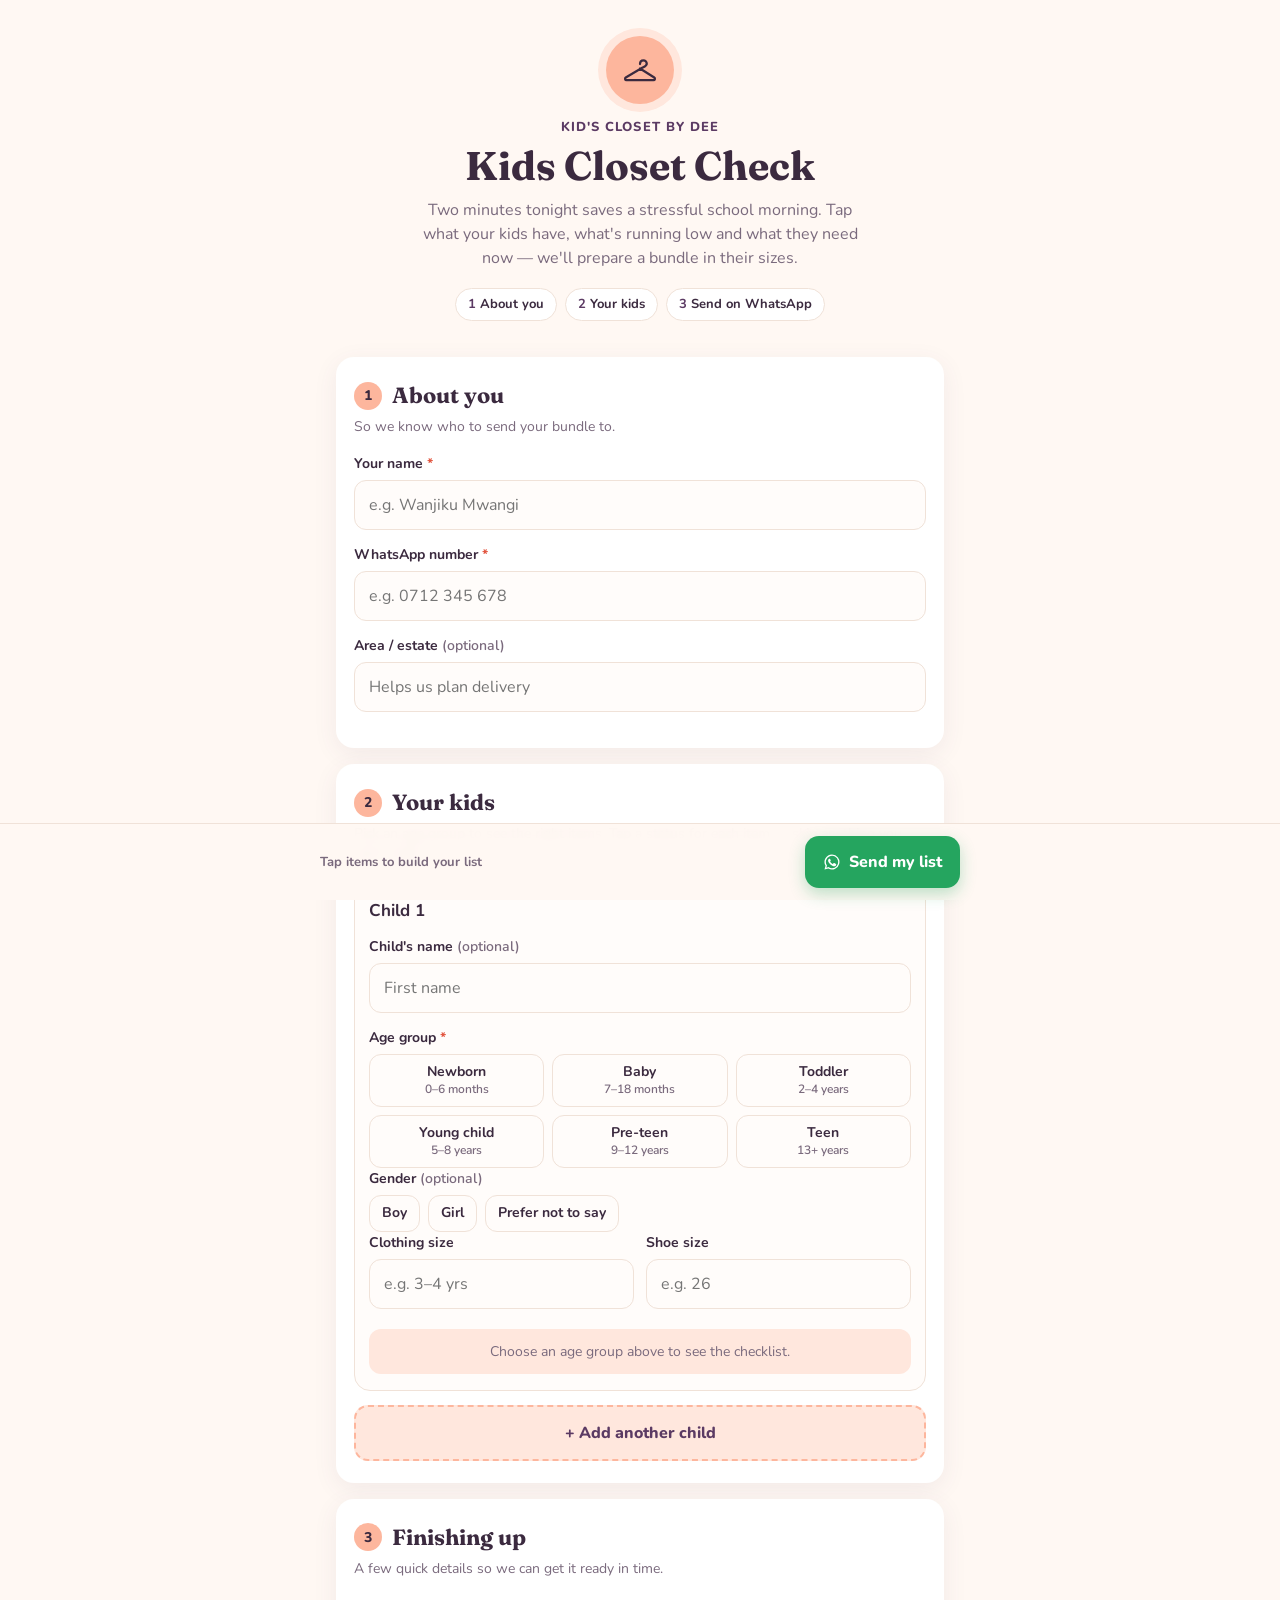
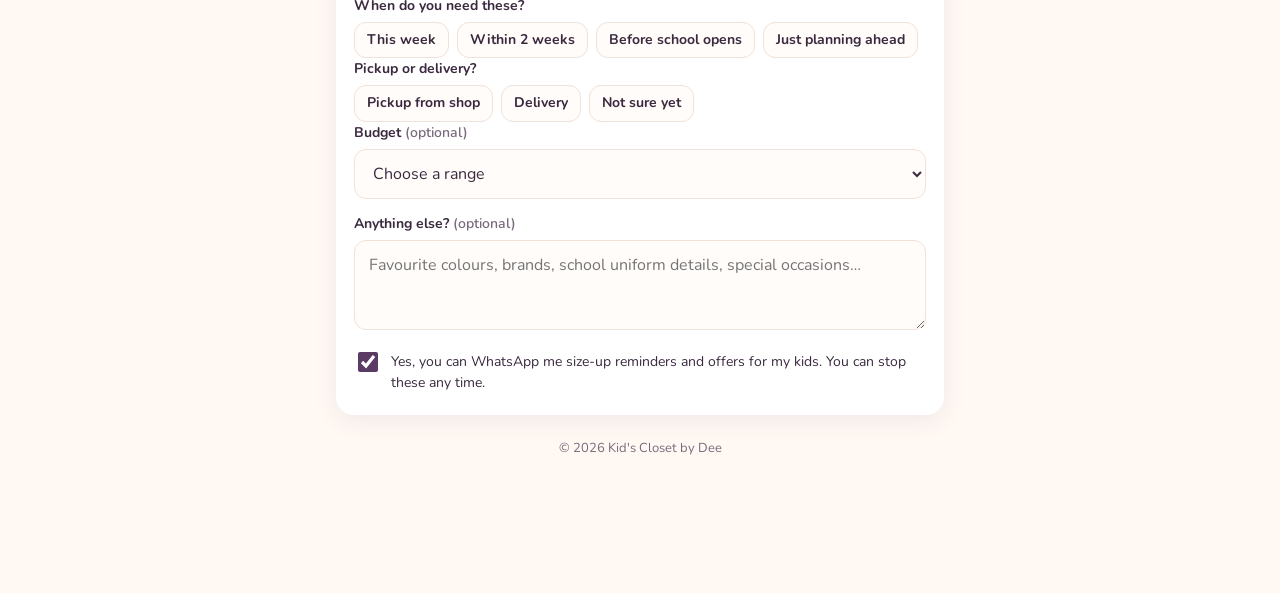
==== index.html @ 8575b8c1 "Add Kids Closet Check page Co-Authored-By: Claude Opus 5.5 <noreply@anthropic.com> Claude-Session: h" ====
<!doctype html>
<html lang="en">
<head>
<meta charset="utf-8">
<meta name="viewport" content="width=device-width, initial-scale=1">
<title>Kids Closet Check</title>
<meta name="description" content="Take 2 minutes to check what your kids have, what's running low and what they need now. We'll prepare a bundle in their sizes.">
<link rel="preconnect" href="https://fonts.googleapis.com">
<link rel="preconnect" href="https://fonts.gstatic.com" crossorigin>
<link href="https://fonts.googleapis.com/css2?family=Fraunces:opsz,wght@9..144,600;9..144,700&family=Nunito:wght@400;600;700;800&display=swap" rel="stylesheet">
<style>
  :root{
    --bg:#FFF8F3;
    --card:#FFFFFF;
    --ink:#3B2A3F;
    --muted:#7A6A7D;
    --line:#F0E2D8;
    --peach:#FDB69D;
    --peach-soft:#FFE7DD;
    --plum:#5B3A63;
    --enough:#2F9E6E;
    --enough-soft:#E3F5EC;
    --low:#D9901E;
    --low-soft:#FFF1D9;
    --urgent:#E2553F;
    --urgent-soft:#FDE5E1;
    --radius:18px;
    --shadow:0 6px 24px rgba(91,58,99,.08);
  }
  *{box-sizing:border-box}
  html{-webkit-text-size-adjust:100%}
  body{
    margin:0;background:var(--bg);color:var(--ink);
    font-family:"Nunito",system-ui,-apple-system,"Segoe UI",sans-serif;
    font-size:16px;line-height:1.5;
    padding-bottom:110px;
  }
  .wrap{max-width:640px;margin:0 auto;padding:0 16px}

  /* Setup banner (only shows until the shop owner edits CONFIG) */
  .setup{background:#3B2A3F;color:#fff;font-size:14px;padding:10px 16px;text-align:center}
  .setup code{background:rgba(255,255,255,.15);padding:1px 6px;border-radius:6px}

  /* Hero */
  .hero{padding:36px 0 20px;text-align:center}
  .badge{
    width:68px;height:68px;margin:0 auto 14px;border-radius:50%;
    background:var(--peach);display:grid;place-items:center;
    box-shadow:0 0 0 8px var(--peach-soft);
  }
  .shop{font-weight:800;letter-spacing:.08em;text-transform:uppercase;font-size:13px;color:var(--plum);margin:0 0 6px}
  h1{font-family:"Fraunces",Georgia,serif;font-size:clamp(30px,8vw,40px);line-height:1.1;margin:0 0 10px}
  .lede{color:var(--muted);margin:0 auto;max-width:460px}
  .how{display:flex;gap:8px;justify-content:center;flex-wrap:wrap;margin:18px 0 0;padding:0;list-style:none}
  .how li{background:var(--card);border:1px solid var(--line);border-radius:999px;padding:6px 12px;font-size:13px;font-weight:700}
  .how span{color:var(--plum);margin-right:4px}

  /* Sections */
  section.block{background:var(--card);border-radius:var(--radius);box-shadow:var(--shadow);padding:22px 18px;margin:16px 0}
  .block h2{font-family:"Fraunces",Georgia,serif;font-size:22px;margin:0 0 4px;display:flex;align-items:center;gap:10px}
  .num{width:28px;height:28px;border-radius:50%;background:var(--peach);color:var(--ink);font-family:"Nunito",sans-serif;font-size:14px;font-weight:800;display:inline-grid;place-items:center;flex:none}
  .hint{color:var(--muted);font-size:14px;margin:0 0 16px}

  label.field{display:block;margin:0 0 14px}
  .field > span{display:block;font-weight:700;font-size:14px;margin-bottom:6px}
  .req{color:var(--urgent)}
  .opt{color:var(--muted);font-weight:600}
  input[type=text],input[type=tel],select,textarea{
    width:100%;font:inherit;color:inherit;background:#FFFCFA;
    border:1.5px solid var(--line);border-radius:12px;padding:12px 14px;outline:none;
    transition:border-color .15s, box-shadow .15s;
  }
  textarea{min-height:90px;resize:vertical}
  input:focus,select:focus,textarea:focus{border-color:var(--peach);box-shadow:0 0 0 4px var(--peach-soft)}
  .row2{display:grid;grid-template-columns:1fr 1fr;gap:12px}
  .row2 label.field{margin-bottom:14px}

  .err{color:var(--urgent);font-size:13px;font-weight:700;margin-top:6px;display:none}
  .invalid .err{display:block}
  .invalid input{border-color:var(--urgent)}

  /* Chips */
  .chips{display:flex;flex-wrap:wrap;gap:8px}
  .chip{
    font:inherit;font-size:14px;font-weight:700;color:var(--ink);cursor:pointer;
    background:#FFFCFA;border:1.5px solid var(--line);border-radius:12px;padding:9px 12px;
    text-align:left;line-height:1.2;transition:all .15s;
  }
  .chip small{display:block;font-weight:600;color:var(--muted);font-size:12px;margin-top:2px}
  .chip[aria-pressed=true]{background:var(--plum);border-color:var(--plum);color:#fff}
  .chip[aria-pressed=true] small{color:#E9D9EC}
  .ages{display:grid;grid-template-columns:repeat(3,1fr);gap:8px}
  .ages .chip{text-align:center}

  /* Child card */
  .child{border:1.5px solid var(--line);border-radius:16px;padding:16px 14px;margin:0 0 14px;background:#FFFCFA}
  .child-head{display:flex;justify-content:space-between;align-items:center;margin-bottom:12px}
  .child-head h3{margin:0;font-size:17px}
  .link-btn{font:inherit;font-size:13px;font-weight:700;color:var(--muted);background:none;border:0;cursor:pointer;padding:6px;text-decoration:underline}
  .add-child{
    width:100%;font:inherit;font-weight:800;color:var(--plum);cursor:pointer;
    background:var(--peach-soft);border:2px dashed var(--peach);border-radius:14px;padding:14px;
  }

  /* Items */
  .items{margin-top:6px}
  .legend{display:flex;gap:12px;flex-wrap:wrap;font-size:12px;font-weight:700;color:var(--muted);margin:4px 0 10px}
  .dot{display:inline-block;width:10px;height:10px;border-radius:50%;margin-right:4px;vertical-align:-1px}
  .group-title{font-size:12px;font-weight:800;letter-spacing:.08em;text-transform:uppercase;color:var(--plum);margin:16px 0 6px}
  .item{display:flex;align-items:center;justify-content:space-between;gap:10px;padding:8px 0;border-top:1px solid var(--line)}
  .item:first-of-type{border-top:0}
  .item-name{font-weight:700;font-size:15px;min-width:0}
  .seg{display:flex;gap:4px;flex:none}
  .seg button{
    font:inherit;font-size:12px;font-weight:800;cursor:pointer;
    border:1.5px solid var(--line);background:#fff;color:var(--muted);
    border-radius:10px;padding:7px 8px;min-width:54px;transition:all .12s;
  }
  .seg button[data-s=enough][aria-pressed=true]{background:var(--enough);border-color:var(--enough);color:#fff}
  .seg button[data-s=low][aria-pressed=true]{background:var(--low);border-color:var(--low);color:#fff}
  .seg button[data-s=urgent][aria-pressed=true]{background:var(--urgent);border-color:var(--urgent);color:#fff}
  .pick-age{color:var(--muted);font-size:14px;background:var(--peach-soft);border-radius:12px;padding:12px;text-align:center;margin-top:4px}

  .check{display:flex;gap:10px;align-items:flex-start;font-size:14px;cursor:pointer}
  .check input{width:20px;height:20px;accent-color:var(--plum);flex:none;margin-top:1px}

  /* Sticky submit */
  .bar{
    position:fixed;left:0;right:0;bottom:0;z-index:5;
    background:rgba(255,248,243,.94);backdrop-filter:blur(8px);-webkit-backdrop-filter:blur(8px);
    border-top:1px solid var(--line);padding:12px 16px calc(12px + env(safe-area-inset-bottom));
  }
  .bar .wrap{display:flex;align-items:center;gap:12px;padding:0}
  .tally{font-size:13px;font-weight:700;color:var(--muted);flex:1;min-width:0;line-height:1.3}
  .tally b{color:var(--ink)}
  .send{
    font:inherit;font-weight:800;font-size:16px;color:#fff;cursor:pointer;
    background:#25A55F;border:0;border-radius:14px;padding:14px 18px;
    display:inline-flex;align-items:center;gap:8px;white-space:nowrap;
    box-shadow:0 6px 16px rgba(37,165,95,.3);text-decoration:none;
  }
  .send:active{transform:translateY(1px)}

  /* Done screen */
  .done{display:none;text-align:center;padding:48px 0}
  .done h2{font-family:"Fraunces",Georgia,serif;font-size:30px;margin:14px 0 8px}
  .done p{color:var(--muted);max-width:420px;margin:0 auto 18px}
  .done .actions{display:flex;flex-direction:column;gap:10px;align-items:center}
  .ghost{font:inherit;font-weight:700;color:var(--plum);background:var(--card);border:1.5px solid var(--line);border-radius:12px;padding:11px 16px;cursor:pointer}
  body.is-done .form-area,body.is-done .bar{display:none}
  body.is-done .done{display:block}

  footer{text-align:center;color:var(--muted);font-size:13px;padding:8px 0 24px}

  @media (max-width:420px){
    .ages{grid-template-columns:repeat(2,1fr)}
    .seg button{min-width:0;padding:7px 7px}
    .item-name{font-size:14px}
  }
</style>
</head>
<body>

<div class="setup" id="setupBanner" hidden>
  Shop owner: set your shop name and WhatsApp number in the <code>CONFIG</code> section of this file.
</div>

<div class="wrap">
  <header class="hero">
    <div class="badge" aria-hidden="true">
      <!-- hanger icon -->
      <svg width="36" height="36" viewBox="0 0 48 48" fill="none" stroke="#3B2A3F" stroke-width="3" stroke-linecap="round" stroke-linejoin="round">
        <path d="M24 16c0-3 2-5 4.5-5S33 13 33 15.5c0 2.8-3 3.8-6 5.5L5 34c-1.6 1-1 3.5 1 3.5h36c2 0 2.6-2.5 1-3.5L24 22"/>
      </svg>
    </div>
    <p class="shop" id="shopName">Kid's Closet by Dee</p>
    <h1>Kids Closet Check</h1>
    <p class="lede">Two minutes tonight saves a stressful school morning. Tap what your kids have, what's running low and what they need now — we'll prepare a bundle in their sizes.</p>
    <ul class="how">
      <li><span>1</span>About you</li>
      <li><span>2</span>Your kids</li>
      <li><span>3</span>Send on WhatsApp</li>
    </ul>
  </header>

  <main class="form-area">
    <!-- 1. Parent -->
    <section class="block">
      <h2><span class="num">1</span>About you</h2>
      <p class="hint">So we know who to send your bundle to.</p>
      <label class="field" id="f-name">
        <span>Your name <span class="req">*</span></span>
        <input type="text" id="parentName" autocomplete="name" placeholder="e.g. Wanjiku Mwangi">
        <div class="err">Please add your name.</div>
      </label>
      <label class="field" id="f-phone">
        <span>WhatsApp number <span class="req">*</span></span>
        <input type="tel" id="parentPhone" autocomplete="tel" inputmode="tel" placeholder="e.g. 0712 345 678">
        <div class="err">Please add a WhatsApp number we can reach you on.</div>
      </label>
      <label class="field">
        <span>Area / estate <span class="opt">(optional)</span></span>
        <input type="text" id="parentArea" placeholder="Helps us plan delivery">
      </label>
    </section>

    <!-- 2. Kids -->
    <section class="block">
      <h2><span class="num">2</span>Your kids</h2>
      <p class="hint">Pick an age group to see the right items. Tap a status for each item — skip anything you don't need.</p>
      <div id="children"></div>
      <button type="button" class="add-child" id="addChild">+ Add another child</button>
    </section>

    <!-- 3. Finishing -->
    <section class="block">
      <h2><span class="num">3</span>Finishing up</h2>
      <p class="hint">A few quick details so we can get it ready in time.</p>
      <div class="field">
        <span>When do you need these?</span>
        <div class="chips" data-single="neededBy">
          <button type="button" class="chip" aria-pressed="false" data-v="This week">This week</button>
          <button type="button" class="chip" aria-pressed="false" data-v="Within 2 weeks">Within 2 weeks</button>
          <button type="button" class="chip" aria-pressed="false" data-v="Before school opens">Before school opens</button>
          <button type="button" class="chip" aria-pressed="false" data-v="Just planning ahead">Just planning ahead</button>
        </div>
      </div>
      <div class="field">
        <span>Pickup or delivery?</span>
        <div class="chips" data-single="delivery">
          <button type="button" class="chip" aria-pressed="false" data-v="Pickup from shop">Pickup from shop</button>
          <button type="button" class="chip" aria-pressed="false" data-v="Delivery">Delivery</button>
          <button type="button" class="chip" aria-pressed="false" data-v="Not sure yet">Not sure yet</button>
        </div>
      </div>
      <label class="field">
        <span>Budget <span class="opt">(optional)</span></span>
        <select id="budget"></select>
      </label>
      <label class="field">
        <span>Anything else? <span class="opt">(optional)</span></span>
        <textarea id="notes" placeholder="Favourite colours, brands, school uniform details, special occasions…"></textarea>
      </label>
      <label class="check">
        <input type="checkbox" id="consent" checked>
        <span>Yes, you can WhatsApp me size-up reminders and offers for my kids. You can stop these any time.</span>
      </label>
    </section>
  </main>

  <!-- Done -->
  <div class="done" id="done">
    <div class="badge" aria-hidden="true">
      <svg width="34" height="34" viewBox="0 0 24 24" fill="none" stroke="#3B2A3F" stroke-width="2.6" stroke-linecap="round" stroke-linejoin="round"><path d="M5 12.5l4.5 4.5L19 7.5"/></svg>
    </div>
    <h2>Almost done!</h2>
    <p>WhatsApp should open with your list ready. Just tap <b>Send</b> and we'll get back to you with a bundle in your kids' sizes.</p>
    <div class="actions">
      <a class="send" id="openWa" href="#" target="_blank" rel="noopener">Open WhatsApp</a>
      <button type="button" class="ghost" id="copyMsg">Copy my list instead</button>
      <button type="button" class="link-btn" id="backEdit">Go back and edit</button>
    </div>
  </div>

  <footer id="footer"></footer>
</div>

<div class="bar">
  <div class="wrap">
    <div class="tally" id="tally">Tap items to build your list</div>
    <button type="button" class="send" id="sendBtn">
      <svg width="18" height="18" viewBox="0 0 24 24" fill="currentColor" aria-hidden="true"><path d="M12 2a10 10 0 0 0-8.6 15.1L2 22l5-1.3A10 10 0 1 0 12 2zm0 18.2a8.2 8.2 0 0 1-4.2-1.2l-.3-.2-3 .8.8-2.9-.2-.3A8.2 8.2 0 1 1 12 20.2zm4.5-6.1c-.2-.1-1.5-.7-1.7-.8s-.4-.1-.6.1-.7.8-.8 1-.3.2-.5.1a6.7 6.7 0 0 1-3.3-2.9c-.2-.4.2-.4.7-1.3.1-.2 0-.3 0-.4l-.8-1.8c-.2-.5-.4-.4-.6-.4h-.5a1 1 0 0 0-.7.3 3 3 0 0 0-.9 2.2 5.2 5.2 0 0 0 1.1 2.7 11.8 11.8 0 0 0 4.5 4c1.7.7 2.3.8 3.2.6a2.7 2.7 0 0 0 1.8-1.3 2.2 2.2 0 0 0 .2-1.3c-.1-.1-.3-.2-.5-.3z"/></svg>
      Send my list
    </button>
  </div>
</div>

<script>
/* =====================================================================
   CONFIG — EDIT THESE BEFORE PUBLISHING
   whatsappNumber: your shop's WhatsApp number in international format,
   digits only, no "+" or spaces. Example: 254712345678
   ===================================================================== */
const CONFIG = {
  shopName: "Kid's Closet by Dee",
  whatsappNumber: "254723024193",
  currency: "KES",
  budgets: ["Under 2,000", "2,000 – 5,000", "5,000 – 10,000", "Above 10,000"]
};

/* ---------- Age groups and the items each one sees ---------- */
const AGE_GROUPS = [
  { id: "newborn", label: "Newborn",     sub: "0–6 months",  set: "baby" },
  { id: "baby",    label: "Baby",        sub: "7–18 months", set: "baby" },
  { id: "toddler", label: "Toddler",     sub: "2–4 years",   set: "kid"  },
  { id: "young",   label: "Young child", sub: "5–8 years",   set: "kid"  },
  { id: "preteen", label: "Pre-teen",    sub: "9–12 years",  set: "teen" },
  { id: "teen",    label: "Teen",        sub: "13+ years",   set: "teen" }
];

const ITEM_SETS = {
  baby: [
    { group: "Everyday",        items: ["Onesies / bodysuits", "Rompers", "Play suits", "Leggings", "Dresses"] },
    { group: "Keeping warm",    items: ["Sweaters", "Jackets", "Shawls", "Hats", "Mittens"] },
    { group: "Sleep & basics",  items: ["Sleepsuits / pyjamas", "Vests", "Socks & booties"] },
    { group: "Shoes",           items: ["Soft baby shoes"] }
  ],
  kid: [
    { group: "Everyday",        items: ["T-shirts", "Shirts", "Shorts", "Trousers", "Jeans", "Leggings & bikers", "Dresses", "Skirts", "Dungarees", "Matching sets"] },
    { group: "Warm & rainy days", items: ["Sweaters & sweatshirts", "Jackets", "Raincoat", "Hats"] },
    { group: "Sleep & basics",  items: ["Pyjamas", "Underwear", "Vests", "Socks"] },
    { group: "Shoes",           items: ["School shoes", "Sneakers", "Sandals", "Gumboots"] },
    { group: "School",          items: ["School uniform"] }
  ],
  teen: [
    { group: "Everyday",        items: ["T-shirts & tops", "Shirts & blouses", "Jeans", "Khakis / chinos", "Trousers", "Sweatpants", "Shorts", "Dresses", "Skirts", "Leggings & bikers"] },
    { group: "Dressing up",     items: ["Suits / formal wear"] },
    { group: "Warm & rainy days", items: ["Sweaters & sweatshirts", "Jackets & denim jackets", "Half coats", "Raincoat"] },
    { group: "Sleep & basics",  items: ["Pyjamas", "Underwear", "Socks"] },
    { group: "Shoes",           items: ["School shoes", "Sneakers", "Sandals", "Gumboots"] },
    { group: "School",          items: ["School uniform"] }
  ]
};

const STATUSES = [
  { id: "enough", label: "Enough",   long: "Have enough",  icon: "🟢" },
  { id: "low",    label: "Low",      long: "Running low",  icon: "🟡" },
  { id: "urgent", label: "Need now", long: "Need now",     icon: "🔴" }
];
const GENDERS = ["Boy", "Girl", "Prefer not to say"];

/* ---------- State ---------- */
let uid = 0;
const children = [];
const single = { neededBy: "", delivery: "" };

function newChild() {
  return { id: ++uid, name: "", age: "", gender: "", size: "", shoe: "", marks: {} };
}

/* ---------- Helpers ---------- */
const $ = (sel, root = document) => root.querySelector(sel);
function el(tag, attrs = {}, ...kids) {
  const n = document.createElement(tag);
  for (const [k, v] of Object.entries(attrs)) {
    if (k === "class") n.className = v;
    else if (k === "text") n.textContent = v;
    else if (k.startsWith("on")) n.addEventListener(k.slice(2), v);
    else n.setAttribute(k, v);
  }
  kids.flat().forEach(c => c != null && n.append(c));
  return n;
}
const ageById = id => AGE_GROUPS.find(a => a.id === id);
function itemsFor(ageId) {
  const a = ageById(ageId);
  return a ? ITEM_SETS[a.set] : [];
}

/* ---------- Rendering children ---------- */
function renderChildren() {
  const box = $("#children");
  box.innerHTML = "";
  children.forEach((c, i) => box.append(renderChild(c, i)));
  updateTally();
}

function renderChild(c, i) {
  const card = el("div", { class: "child", "data-id": c.id });

  const head = el("div", { class: "child-head" },
    el("h3", { text: "Child " + (i + 1) + (c.name ? " · " + c.name : "") })
  );
  if (children.length > 1) {
    head.append(el("button", {
      type: "button", class: "link-btn", text: "Remove",
      onclick: () => { children.splice(children.indexOf(c), 1); renderChildren(); }
    }));
  }
  card.append(head);

  // Name + gender
  const nameInput = el("input", { type: "text", placeholder: "First name", value: c.name });
  nameInput.addEventListener("input", e => {
    c.name = e.target.value.trim();
    head.querySelector("h3").textContent = "Child " + (i + 1) + (c.name ? " · " + c.name : "");
  });
  card.append(el("label", { class: "field" },
    el("span", {}, "Child's name ", el("span", { class: "opt", text: "(optional)" })),
    nameInput
  ));

  // Age group
  const ageField = el("div", { class: "field" + (c._ageErr ? " invalid" : "") },
    el("span", {}, "Age group ", el("span", { class: "req", text: "*" }))
  );
  const ages = el("div", { class: "ages" });
  AGE_GROUPS.forEach(a => {
    ages.append(el("button", {
      type: "button", class: "chip", "aria-pressed": String(c.age === a.id),
      onclick: () => {
        const keep = new Set(itemsFor(a.id).flatMap(g => g.items));
        Object.keys(c.marks).forEach(k => { if (!keep.has(k)) delete c.marks[k]; });
        c.age = a.id; c._ageErr = false;
        renderChildren();
      }
    }, a.label, el("small", { text: a.sub })));
  });
  ageField.append(ages, el("div", { class: "err", text: "Please choose an age group." }));
  card.append(ageField);

  // Gender
  const gField = el("div", { class: "field" },
    el("span", {}, "Gender ", el("span", { class: "opt", text: "(optional)" }))
  );
  const gChips = el("div", { class: "chips" });
  GENDERS.forEach(g => {
    gChips.append(el("button", {
      type: "button", class: "chip", "aria-pressed": String(c.gender === g), text: g,
      onclick: e => {
        c.gender = c.gender === g ? "" : g;
        [...gChips.children].forEach(b => b.setAttribute("aria-pressed", String(b.textContent === c.gender)));
      }
    }));
  });
  gField.append(gChips);
  card.append(gField);

  // Sizes
  const size = el("input", { type: "text", placeholder: "e.g. 3–4 yrs", value: c.size });
  size.addEventListener("input", e => c.size = e.target.value.trim());
  const shoe = el("input", { type: "text", placeholder: "e.g. 26", value: c.shoe });
  shoe.addEventListener("input", e => c.shoe = e.target.value.trim());
  card.append(el("div", { class: "row2" },
    el("label", { class: "field" }, el("span", {}, "Clothing size"), size),
    el("label", { class: "field" }, el("span", {}, "Shoe size"), shoe)
  ));

  // Items
  const items = el("div", { class: "items" });
  if (!c.age) {
    items.append(el("div", { class: "pick-age", text: "Choose an age group above to see the checklist." }));
  } else {
    items.append(el("div", { class: "legend" },
      ...STATUSES.map(s => el("span", {},
        el("i", { class: "dot", style: "background:var(--" + s.id + ")" }), s.long))
    ));
    itemsFor(c.age).forEach(g => {
      items.append(el("div", { class: "group-title", text: g.group }));
      const list = el("div");
      g.items.forEach(name => {
        const seg = el("div", { class: "seg", role: "group", "aria-label": name });
        STATUSES.forEach(s => {
          seg.append(el("button", {
            type: "button", "data-s": s.id, "aria-pressed": String(c.marks[name] === s.id), text: s.label,
            onclick: () => {
              if (c.marks[name] === s.id) delete c.marks[name]; else c.marks[name] = s.id;
              [...seg.children].forEach(b => b.setAttribute("aria-pressed", String(c.marks[name] === b.dataset.s)));
              updateTally();
            }
          }));
        });
        list.append(el("div", { class: "item" }, el("div", { class: "item-name", text: name }), seg));
      });
      items.append(list);
    });
  }
  card.append(items);
  return card;
}

/* ---------- Tally in the sticky bar ---------- */
function counts() {
  const t = { enough: 0, low: 0, urgent: 0 };
  children.forEach(c => Object.values(c.marks).forEach(s => t[s]++));
  return t;
}
function updateTally() {
  const t = counts();
  const total = t.enough + t.low + t.urgent;
  $("#tally").innerHTML = total
    ? `<b>${t.urgent}</b> need now · <b>${t.low}</b> low · <b>${t.enough}</b> enough`
    : "Tap items to build your list";
}

/* ---------- Single-choice chip groups ---------- */
document.querySelectorAll("[data-single]").forEach(group => {
  const key = group.dataset.single;
  group.addEventListener("click", e => {
    const b = e.target.closest(".chip");
    if (!b) return;
    single[key] = single[key] === b.dataset.v ? "" : b.dataset.v;
    [...group.children].forEach(x => x.setAttribute("aria-pressed", String(x.dataset.v === single[key])));
  });
});

/* ---------- Build WhatsApp message ---------- */
function buildMessage() {
  const L = [];
  L.push(`Hi ${CONFIG.shopName}! 👋 Here's my Kids Closet Check.`);
  L.push("");
  L.push(`*Parent:* ${$("#parentName").value.trim()}`);
  L.push(`*WhatsApp:* ${$("#parentPhone").value.trim()}`);
  const area = $("#parentArea").value.trim();
  if (area) L.push(`*Area:* ${area}`);

  children.forEach((c, i) => {
    const a = ageById(c.age);
    L.push("");
    L.push(`*Child ${i + 1}${c.name ? ": " + c.name : ""}* (${a.label}, ${a.sub}${c.gender && c.gender !== "Prefer not to say" ? ", " + c.gender : ""})`);
    const sizes = [];
    if (c.size) sizes.push(`Clothes: ${c.size}`);
    if (c.shoe) sizes.push(`Shoes: ${c.shoe}`);
    if (sizes.length) L.push(`Sizes – ${sizes.join(" · ")}`);
    const order = ["urgent", "low", "enough"];
    let any = false;
    order.forEach(sid => {
      const s = STATUSES.find(x => x.id === sid);
      const names = Object.keys(c.marks).filter(k => c.marks[k] === sid);
      if (names.length) { any = true; L.push(`${s.icon} ${s.long}: ${names.join(", ")}`); }
    });
    if (!any) L.push("(No items marked)");
  });

  L.push("");
  if (single.neededBy) L.push(`*Needed:* ${single.neededBy}`);
  if (single.delivery) L.push(`*Pickup/delivery:* ${single.delivery}`);
  const budget = $("#budget").value;
  if (budget) L.push(`*Budget:* ${budget}`);
  const notes = $("#notes").value.trim();
  if (notes) L.push(`*Notes:* ${notes}`);
  if ($("#consent").checked) L.push("✅ Happy to receive size-up reminders & offers");
  return L.join("\n").replace(/\n{3,}/g, "\n\n");
}

/* ---------- Validation + send ---------- */
function validate() {
  let first = null;
  const mark = (id, ok) => {
    const f = document.getElementById(id);
    f.classList.toggle("invalid", !ok);
    if (!ok && !first) first = f;
  };
  mark("f-name", $("#parentName").value.trim().length > 1);
  mark("f-phone", $("#parentPhone").value.replace(/\D/g, "").length >= 9);

  let ageMissing = false;
  children.forEach(c => { c._ageErr = !c.age; if (!c.age) ageMissing = true; });
  if (ageMissing) {
    renderChildren();
    if (!first) first = document.querySelector(".child .field.invalid");
  }

  const t = counts();
  if (!first && t.enough + t.low + t.urgent === 0 && !$("#notes").value.trim()) {
    alert("Please tap at least one item (or add a note) so we know what your kids need.");
    first = $("#children");
  }
  if (first) first.scrollIntoView({ behavior: "smooth", block: "center" });
  return !first;
}

let lastMessage = "";
$("#sendBtn").addEventListener("click", () => {
  if (!validate()) return;
  lastMessage = buildMessage();
  const url = "https://wa.me/" + CONFIG.whatsappNumber.replace(/\D/g, "") + "?text=" + encodeURIComponent(lastMessage);
  $("#openWa").href = url;
  document.body.classList.add("is-done");
  window.scrollTo({ top: 0 });
  window.open(url, "_blank", "noopener");
});

$("#copyMsg").addEventListener("click", async () => {
  try {
    await navigator.clipboard.writeText(lastMessage);
    $("#copyMsg").textContent = "Copied! Paste it in WhatsApp";
  } catch (e) {
    prompt("Copy your list:", lastMessage);
  }
});
$("#backEdit").addEventListener("click", () => document.body.classList.remove("is-done"));

["parentName", "parentPhone"].forEach(id =>
  document.getElementById(id).addEventListener("input", e => e.target.closest(".field").classList.remove("invalid"))
);

/* ---------- Init ---------- */
$("#addChild").addEventListener("click", () => {
  children.push(newChild());
  renderChildren();
  const cards = document.querySelectorAll(".child");
  cards[cards.length - 1].scrollIntoView({ behavior: "smooth", block: "start" });
});

(function init() {
  document.title = "Kids Closet Check · " + CONFIG.shopName;
  $("#shopName").textContent = CONFIG.shopName;
  $("#footer").textContent = "© " + new Date().getFullYear() + " " + CONFIG.shopName;
  const sel = $("#budget");
  sel.append(el("option", { value: "", text: "Choose a range" }));
  CONFIG.budgets.forEach(b => sel.append(el("option", { value: CONFIG.currency + " " + b, text: CONFIG.currency + " " + b })));
  if (CONFIG.whatsappNumber === "254700000000" || CONFIG.shopName === "Your Shop Name") {
    $("#setupBanner").hidden = false;
  }
  children.push(newChild());
  renderChildren();
})();
</script>
</body>
</html>
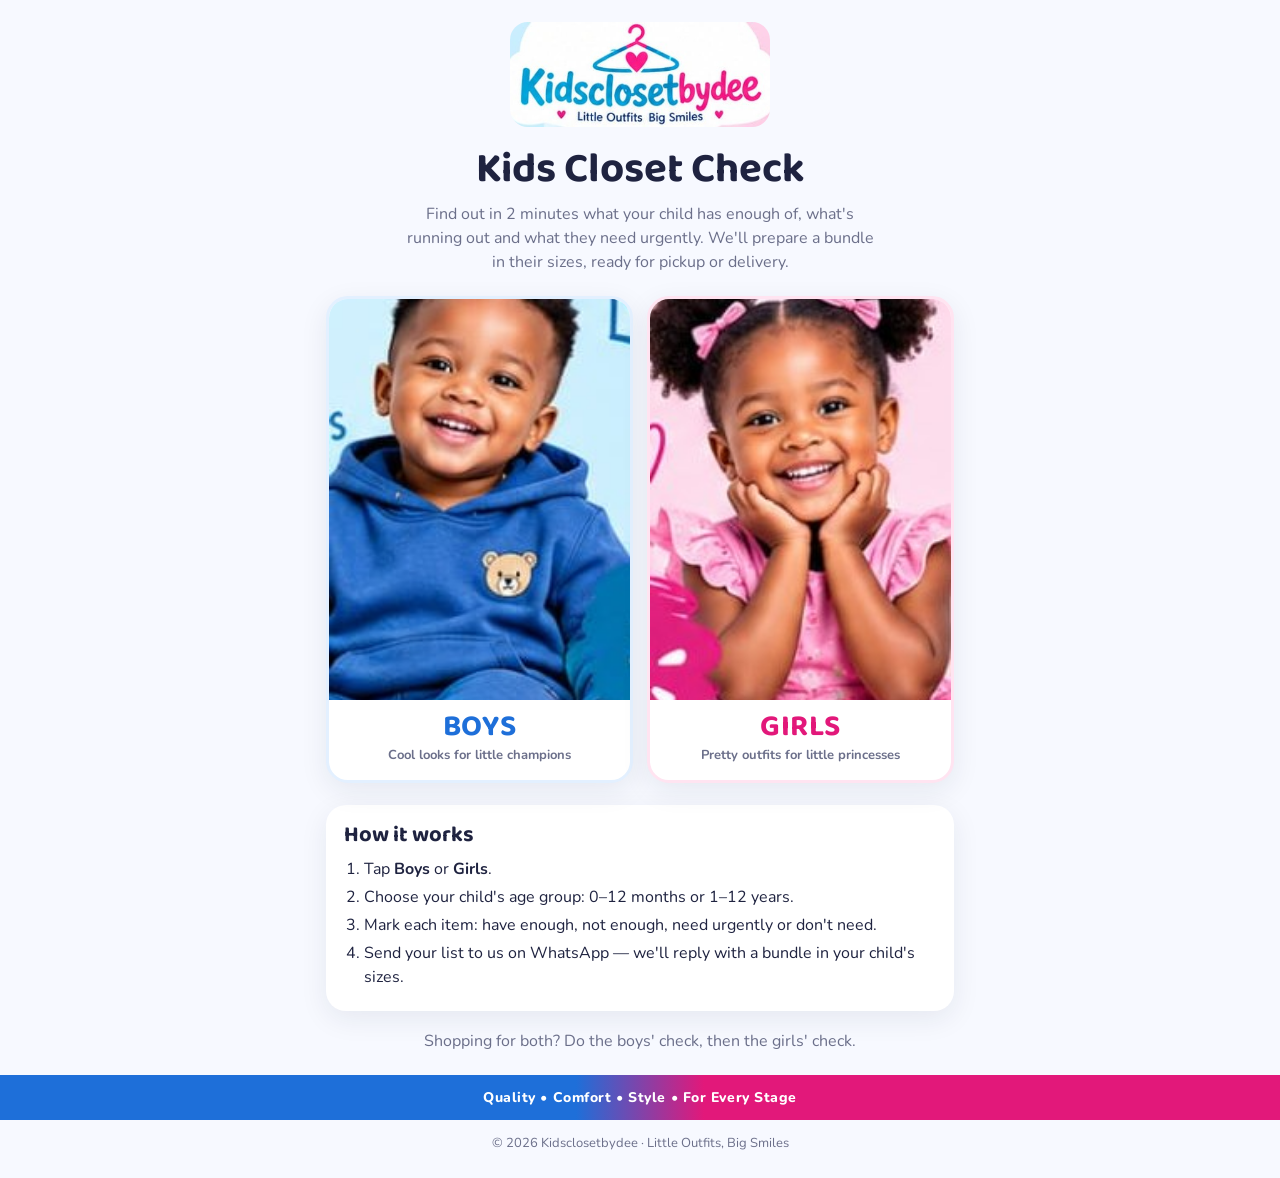
==== commit 4167906f: "Add Boys and Girls closet check pages with Kidsclosetbydee branding Landing page lets parents pick B" ====
--- a/index.html
+++ b/index.html
@@ -3,609 +3,47 @@
 <head>
 <meta charset="utf-8">
 <meta name="viewport" content="width=device-width, initial-scale=1">
-<title>Kids Closet Check</title>
-<meta name="description" content="Take 2 minutes to check what your kids have, what's running low and what they need now. We'll prepare a bundle in their sizes.">
+<title>Kids Closet Check · Kidsclosetbydee</title>
+<meta name="description" content="Take 2 minutes to check your child's closet. Tap Boys or Girls to start.">
+<meta property="og:title" content="Kids Closet Check · Kidsclosetbydee">
+<meta property="og:description" content="Take 2 minutes to check your child's closet. Tap Boys or Girls to start.">
+<meta property="og:image" content="assets/logo.jpg">
+<link rel="icon" href="assets/logo.jpg">
 <link rel="preconnect" href="https://fonts.googleapis.com">
 <link rel="preconnect" href="https://fonts.gstatic.com" crossorigin>
-<link href="https://fonts.googleapis.com/css2?family=Fraunces:opsz,wght@9..144,600;9..144,700&family=Nunito:wght@400;600;700;800&display=swap" rel="stylesheet">
-<style>
-  :root{
-    --bg:#FFF8F3;
-    --card:#FFFFFF;
-    --ink:#3B2A3F;
-    --muted:#7A6A7D;
-    --line:#F0E2D8;
-    --peach:#FDB69D;
-    --peach-soft:#FFE7DD;
-    --plum:#5B3A63;
-    --enough:#2F9E6E;
-    --enough-soft:#E3F5EC;
-    --low:#D9901E;
-    --low-soft:#FFF1D9;
-    --urgent:#E2553F;
-    --urgent-soft:#FDE5E1;
-    --radius:18px;
-    --shadow:0 6px 24px rgba(91,58,99,.08);
-  }
-  *{box-sizing:border-box}
-  html{-webkit-text-size-adjust:100%}
-  body{
-    margin:0;background:var(--bg);color:var(--ink);
-    font-family:"Nunito",system-ui,-apple-system,"Segoe UI",sans-serif;
-    font-size:16px;line-height:1.5;
-    padding-bottom:110px;
-  }
-  .wrap{max-width:640px;margin:0 auto;padding:0 16px}
+<link href="https://fonts.googleapis.com/css2?family=Baloo+2:wght@700;800&family=Nunito:wght@400;600;700;800&display=swap" rel="stylesheet">
+<link rel="stylesheet" href="assets/style.css">
+</head>
+<body class="landing">
+<div class="wrap">
+  <div class="brand"><img src="assets/logo.jpg" alt="Kidsclosetbydee – Little Outfits, Big Smiles"></div>
+  <h1>Kids Closet Check</h1>
+  <p class="lede">Find out in 2 minutes what your child has enough of, what's running out and what they need urgently. We'll prepare a bundle in their sizes, ready for pickup or delivery.</p>
 
-  /* Setup banner (only shows until the shop owner edits CONFIG) */
-  .setup{background:#3B2A3F;color:#fff;font-size:14px;padding:10px 16px;text-align:center}
-  .setup code{background:rgba(255,255,255,.15);padding:1px 6px;border-radius:6px}
-
-  /* Hero */
-  .hero{padding:36px 0 20px;text-align:center}
-  .badge{
-    width:68px;height:68px;margin:0 auto 14px;border-radius:50%;
-    background:var(--peach);display:grid;place-items:center;
-    box-shadow:0 0 0 8px var(--peach-soft);
-  }
-  .shop{font-weight:800;letter-spacing:.08em;text-transform:uppercase;font-size:13px;color:var(--plum);margin:0 0 6px}
-  h1{font-family:"Fraunces",Georgia,serif;font-size:clamp(30px,8vw,40px);line-height:1.1;margin:0 0 10px}
-  .lede{color:var(--muted);margin:0 auto;max-width:460px}
-  .how{display:flex;gap:8px;justify-content:center;flex-wrap:wrap;margin:18px 0 0;padding:0;list-style:none}
-  .how li{background:var(--card);border:1px solid var(--line);border-radius:999px;padding:6px 12px;font-size:13px;font-weight:700}
-  .how span{color:var(--plum);margin-right:4px}
-
-  /* Sections */
-  section.block{background:var(--card);border-radius:var(--radius);box-shadow:var(--shadow);padding:22px 18px;margin:16px 0}
-  .block h2{font-family:"Fraunces",Georgia,serif;font-size:22px;margin:0 0 4px;display:flex;align-items:center;gap:10px}
-  .num{width:28px;height:28px;border-radius:50%;background:var(--peach);color:var(--ink);font-family:"Nunito",sans-serif;font-size:14px;font-weight:800;display:inline-grid;place-items:center;flex:none}
-  .hint{color:var(--muted);font-size:14px;margin:0 0 16px}
-
-  label.field{display:block;margin:0 0 14px}
-  .field > span{display:block;font-weight:700;font-size:14px;margin-bottom:6px}
-  .req{color:var(--urgent)}
-  .opt{color:var(--muted);font-weight:600}
-  input[type=text],input[type=tel],select,textarea{
-    width:100%;font:inherit;color:inherit;background:#FFFCFA;
-    border:1.5px solid var(--line);border-radius:12px;padding:12px 14px;outline:none;
-    transition:border-color .15s, box-shadow .15s;
-  }
-  textarea{min-height:90px;resize:vertical}
-  input:focus,select:focus,textarea:focus{border-color:var(--peach);box-shadow:0 0 0 4px var(--peach-soft)}
-  .row2{display:grid;grid-template-columns:1fr 1fr;gap:12px}
-  .row2 label.field{margin-bottom:14px}
-
-  .err{color:var(--urgent);font-size:13px;font-weight:700;margin-top:6px;display:none}
-  .invalid .err{display:block}
-  .invalid input{border-color:var(--urgent)}
-
-  /* Chips */
-  .chips{display:flex;flex-wrap:wrap;gap:8px}
-  .chip{
-    font:inherit;font-size:14px;font-weight:700;color:var(--ink);cursor:pointer;
-    background:#FFFCFA;border:1.5px solid var(--line);border-radius:12px;padding:9px 12px;
-    text-align:left;line-height:1.2;transition:all .15s;
-  }
-  .chip small{display:block;font-weight:600;color:var(--muted);font-size:12px;margin-top:2px}
-  .chip[aria-pressed=true]{background:var(--plum);border-color:var(--plum);color:#fff}
-  .chip[aria-pressed=true] small{color:#E9D9EC}
-  .ages{display:grid;grid-template-columns:repeat(3,1fr);gap:8px}
-  .ages .chip{text-align:center}
-
-  /* Child card */
-  .child{border:1.5px solid var(--line);border-radius:16px;padding:16px 14px;margin:0 0 14px;background:#FFFCFA}
-  .child-head{display:flex;justify-content:space-between;align-items:center;margin-bottom:12px}
-  .child-head h3{margin:0;font-size:17px}
-  .link-btn{font:inherit;font-size:13px;font-weight:700;color:var(--muted);background:none;border:0;cursor:pointer;padding:6px;text-decoration:underline}
-  .add-child{
-    width:100%;font:inherit;font-weight:800;color:var(--plum);cursor:pointer;
-    background:var(--peach-soft);border:2px dashed var(--peach);border-radius:14px;padding:14px;
-  }
-
-  /* Items */
-  .items{margin-top:6px}
-  .legend{display:flex;gap:12px;flex-wrap:wrap;font-size:12px;font-weight:700;color:var(--muted);margin:4px 0 10px}
-  .dot{display:inline-block;width:10px;height:10px;border-radius:50%;margin-right:4px;vertical-align:-1px}
-  .group-title{font-size:12px;font-weight:800;letter-spacing:.08em;text-transform:uppercase;color:var(--plum);margin:16px 0 6px}
-  .item{display:flex;align-items:center;justify-content:space-between;gap:10px;padding:8px 0;border-top:1px solid var(--line)}
-  .item:first-of-type{border-top:0}
-  .item-name{font-weight:700;font-size:15px;min-width:0}
-  .seg{display:flex;gap:4px;flex:none}
-  .seg button{
-    font:inherit;font-size:12px;font-weight:800;cursor:pointer;
-    border:1.5px solid var(--line);background:#fff;color:var(--muted);
-    border-radius:10px;padding:7px 8px;min-width:54px;transition:all .12s;
-  }
-  .seg button[data-s=enough][aria-pressed=true]{background:var(--enough);border-color:var(--enough);color:#fff}
-  .seg button[data-s=low][aria-pressed=true]{background:var(--low);border-color:var(--low);color:#fff}
-  .seg button[data-s=urgent][aria-pressed=true]{background:var(--urgent);border-color:var(--urgent);color:#fff}
-  .pick-age{color:var(--muted);font-size:14px;background:var(--peach-soft);border-radius:12px;padding:12px;text-align:center;margin-top:4px}
-
-  .check{display:flex;gap:10px;align-items:flex-start;font-size:14px;cursor:pointer}
-  .check input{width:20px;height:20px;accent-color:var(--plum);flex:none;margin-top:1px}
-
-  /* Sticky submit */
-  .bar{
-    position:fixed;left:0;right:0;bottom:0;z-index:5;
-    background:rgba(255,248,243,.94);backdrop-filter:blur(8px);-webkit-backdrop-filter:blur(8px);
-    border-top:1px solid var(--line);padding:12px 16px calc(12px + env(safe-area-inset-bottom));
-  }
-  .bar .wrap{display:flex;align-items:center;gap:12px;padding:0}
-  .tally{font-size:13px;font-weight:700;color:var(--muted);flex:1;min-width:0;line-height:1.3}
-  .tally b{color:var(--ink)}
-  .send{
-    font:inherit;font-weight:800;font-size:16px;color:#fff;cursor:pointer;
-    background:#25A55F;border:0;border-radius:14px;padding:14px 18px;
-    display:inline-flex;align-items:center;gap:8px;white-space:nowrap;
-    box-shadow:0 6px 16px rgba(37,165,95,.3);text-decoration:none;
-  }
-  .send:active{transform:translateY(1px)}
-
-  /* Done screen */
-  .done{display:none;text-align:center;padding:48px 0}
-  .done h2{font-family:"Fraunces",Georgia,serif;font-size:30px;margin:14px 0 8px}
-  .done p{color:var(--muted);max-width:420px;margin:0 auto 18px}
-  .done .actions{display:flex;flex-direction:column;gap:10px;align-items:center}
-  .ghost{font:inherit;font-weight:700;color:var(--plum);background:var(--card);border:1.5px solid var(--line);border-radius:12px;padding:11px 16px;cursor:pointer}
-  body.is-done .form-area,body.is-done .bar{display:none}
-  body.is-done .done{display:block}
-
-  footer{text-align:center;color:var(--muted);font-size:13px;padding:8px 0 24px}
-
-  @media (max-width:420px){
-    .ages{grid-template-columns:repeat(2,1fr)}
-    .seg button{min-width:0;padding:7px 7px}
-    .item-name{font-size:14px}
-  }
-</style>
-</head>
-<body>
-
-<div class="setup" id="setupBanner" hidden>
-  Shop owner: set your shop name and WhatsApp number in the <code>CONFIG</code> section of this file.
-</div>
-
-<div class="wrap">
-  <header class="hero">
-    <div class="badge" aria-hidden="true">
-      <!-- hanger icon -->
-      <svg width="36" height="36" viewBox="0 0 48 48" fill="none" stroke="#3B2A3F" stroke-width="3" stroke-linecap="round" stroke-linejoin="round">
-        <path d="M24 16c0-3 2-5 4.5-5S33 13 33 15.5c0 2.8-3 3.8-6 5.5L5 34c-1.6 1-1 3.5 1 3.5h36c2 0 2.6-2.5 1-3.5L24 22"/>
-      </svg>
-    </div>
-    <p class="shop" id="shopName">Kid's Closet by Dee</p>
-    <h1>Kids Closet Check</h1>
-    <p class="lede">Two minutes tonight saves a stressful school morning. Tap what your kids have, what's running low and what they need now — we'll prepare a bundle in their sizes.</p>
-    <ul class="how">
-      <li><span>1</span>About you</li>
-      <li><span>2</span>Your kids</li>
-      <li><span>3</span>Send on WhatsApp</li>
-    </ul>
-  </header>
-
-  <main class="form-area">
-    <!-- 1. Parent -->
-    <section class="block">
-      <h2><span class="num">1</span>About you</h2>
-      <p class="hint">So we know who to send your bundle to.</p>
-      <label class="field" id="f-name">
-        <span>Your name <span class="req">*</span></span>
-        <input type="text" id="parentName" autocomplete="name" placeholder="e.g. Wanjiku Mwangi">
-        <div class="err">Please add your name.</div>
-      </label>
-      <label class="field" id="f-phone">
-        <span>WhatsApp number <span class="req">*</span></span>
-        <input type="tel" id="parentPhone" autocomplete="tel" inputmode="tel" placeholder="e.g. 0712 345 678">
-        <div class="err">Please add a WhatsApp number we can reach you on.</div>
-      </label>
-      <label class="field">
-        <span>Area / estate <span class="opt">(optional)</span></span>
-        <input type="text" id="parentArea" placeholder="Helps us plan delivery">
-      </label>
-    </section>
-
-    <!-- 2. Kids -->
-    <section class="block">
-      <h2><span class="num">2</span>Your kids</h2>
-      <p class="hint">Pick an age group to see the right items. Tap a status for each item — skip anything you don't need.</p>
-      <div id="children"></div>
-      <button type="button" class="add-child" id="addChild">+ Add another child</button>
-    </section>
-
-    <!-- 3. Finishing -->
-    <section class="block">
-      <h2><span class="num">3</span>Finishing up</h2>
-      <p class="hint">A few quick details so we can get it ready in time.</p>
-      <div class="field">
-        <span>When do you need these?</span>
-        <div class="chips" data-single="neededBy">
-          <button type="button" class="chip" aria-pressed="false" data-v="This week">This week</button>
-          <button type="button" class="chip" aria-pressed="false" data-v="Within 2 weeks">Within 2 weeks</button>
-          <button type="button" class="chip" aria-pressed="false" data-v="Before school opens">Before school opens</button>
-          <button type="button" class="chip" aria-pressed="false" data-v="Just planning ahead">Just planning ahead</button>
-        </div>
-      </div>
-      <div class="field">
-        <span>Pickup or delivery?</span>
-        <div class="chips" data-single="delivery">
-          <button type="button" class="chip" aria-pressed="false" data-v="Pickup from shop">Pickup from shop</button>
-          <button type="button" class="chip" aria-pressed="false" data-v="Delivery">Delivery</button>
-          <button type="button" class="chip" aria-pressed="false" data-v="Not sure yet">Not sure yet</button>
-        </div>
-      </div>
-      <label class="field">
-        <span>Budget <span class="opt">(optional)</span></span>
-        <select id="budget"></select>
-      </label>
-      <label class="field">
-        <span>Anything else? <span class="opt">(optional)</span></span>
-        <textarea id="notes" placeholder="Favourite colours, brands, school uniform details, special occasions…"></textarea>
-      </label>
-      <label class="check">
-        <input type="checkbox" id="consent" checked>
-        <span>Yes, you can WhatsApp me size-up reminders and offers for my kids. You can stop these any time.</span>
-      </label>
-    </section>
-  </main>
-
-  <!-- Done -->
-  <div class="done" id="done">
-    <div class="badge" aria-hidden="true">
-      <svg width="34" height="34" viewBox="0 0 24 24" fill="none" stroke="#3B2A3F" stroke-width="2.6" stroke-linecap="round" stroke-linejoin="round"><path d="M5 12.5l4.5 4.5L19 7.5"/></svg>
-    </div>
-    <h2>Almost done!</h2>
-    <p>WhatsApp should open with your list ready. Just tap <b>Send</b> and we'll get back to you with a bundle in your kids' sizes.</p>
-    <div class="actions">
-      <a class="send" id="openWa" href="#" target="_blank" rel="noopener">Open WhatsApp</a>
-      <button type="button" class="ghost" id="copyMsg">Copy my list instead</button>
-      <button type="button" class="link-btn" id="backEdit">Go back and edit</button>
-    </div>
+  <div class="pick">
+    <a class="boys" href="boys.html">
+      <img src="assets/boy.jpg" alt="Smiling boy in a blue hoodie">
+      <div class="label"><b>BOYS</b><span>Cool looks for little champions</span></div>
+    </a>
+    <a class="girls" href="girls.html">
+      <img src="assets/girl.jpg" alt="Smiling girl in a pink dress">
+      <div class="label"><b>GIRLS</b><span>Pretty outfits for little princesses</span></div>
+    </a>
   </div>
 
-  <footer id="footer"></footer>
+  <div class="steps">
+    <h2>How it works</h2>
+    <ol>
+      <li>Tap <b>Boys</b> or <b>Girls</b>.</li>
+      <li>Choose your child's age group: 0–12 months or 1–12 years.</li>
+      <li>Mark each item: have enough, not enough, need urgently or don't need.</li>
+      <li>Send your list to us on WhatsApp — we'll reply with a bundle in your child's sizes.</li>
+    </ol>
+  </div>
+  <p class="lede">Shopping for both? Do the boys' check, then the girls' check.</p>
 </div>
-
-<div class="bar">
-  <div class="wrap">
-    <div class="tally" id="tally">Tap items to build your list</div>
-    <button type="button" class="send" id="sendBtn">
-      <svg width="18" height="18" viewBox="0 0 24 24" fill="currentColor" aria-hidden="true"><path d="M12 2a10 10 0 0 0-8.6 15.1L2 22l5-1.3A10 10 0 1 0 12 2zm0 18.2a8.2 8.2 0 0 1-4.2-1.2l-.3-.2-3 .8.8-2.9-.2-.3A8.2 8.2 0 1 1 12 20.2zm4.5-6.1c-.2-.1-1.5-.7-1.7-.8s-.4-.1-.6.1-.7.8-.8 1-.3.2-.5.1a6.7 6.7 0 0 1-3.3-2.9c-.2-.4.2-.4.7-1.3.1-.2 0-.3 0-.4l-.8-1.8c-.2-.5-.4-.4-.6-.4h-.5a1 1 0 0 0-.7.3 3 3 0 0 0-.9 2.2 5.2 5.2 0 0 0 1.1 2.7 11.8 11.8 0 0 0 4.5 4c1.7.7 2.3.8 3.2.6a2.7 2.7 0 0 0 1.8-1.3 2.2 2.2 0 0 0 .2-1.3c-.1-.1-.3-.2-.5-.3z"/></svg>
-      Send my list
-    </button>
-  </div>
-</div>
-
-<script>
-/* =====================================================================
-   CONFIG — EDIT THESE BEFORE PUBLISHING
-   whatsappNumber: your shop's WhatsApp number in international format,
-   digits only, no "+" or spaces. Example: 254712345678
-   ===================================================================== */
-const CONFIG = {
-  shopName: "Kid's Closet by Dee",
-  whatsappNumber: "254723024193",
-  currency: "KES",
-  budgets: ["Under 2,000", "2,000 – 5,000", "5,000 – 10,000", "Above 10,000"]
-};
-
-/* ---------- Age groups and the items each one sees ---------- */
-const AGE_GROUPS = [
-  { id: "newborn", label: "Newborn",     sub: "0–6 months",  set: "baby" },
-  { id: "baby",    label: "Baby",        sub: "7–18 months", set: "baby" },
-  { id: "toddler", label: "Toddler",     sub: "2–4 years",   set: "kid"  },
-  { id: "young",   label: "Young child", sub: "5–8 years",   set: "kid"  },
-  { id: "preteen", label: "Pre-teen",    sub: "9–12 years",  set: "teen" },
-  { id: "teen",    label: "Teen",        sub: "13+ years",   set: "teen" }
-];
-
-const ITEM_SETS = {
-  baby: [
-    { group: "Everyday",        items: ["Onesies / bodysuits", "Rompers", "Play suits", "Leggings", "Dresses"] },
-    { group: "Keeping warm",    items: ["Sweaters", "Jackets", "Shawls", "Hats", "Mittens"] },
-    { group: "Sleep & basics",  items: ["Sleepsuits / pyjamas", "Vests", "Socks & booties"] },
-    { group: "Shoes",           items: ["Soft baby shoes"] }
-  ],
-  kid: [
-    { group: "Everyday",        items: ["T-shirts", "Shirts", "Shorts", "Trousers", "Jeans", "Leggings & bikers", "Dresses", "Skirts", "Dungarees", "Matching sets"] },
-    { group: "Warm & rainy days", items: ["Sweaters & sweatshirts", "Jackets", "Raincoat", "Hats"] },
-    { group: "Sleep & basics",  items: ["Pyjamas", "Underwear", "Vests", "Socks"] },
-    { group: "Shoes",           items: ["School shoes", "Sneakers", "Sandals", "Gumboots"] },
-    { group: "School",          items: ["School uniform"] }
-  ],
-  teen: [
-    { group: "Everyday",        items: ["T-shirts & tops", "Shirts & blouses", "Jeans", "Khakis / chinos", "Trousers", "Sweatpants", "Shorts", "Dresses", "Skirts", "Leggings & bikers"] },
-    { group: "Dressing up",     items: ["Suits / formal wear"] },
-    { group: "Warm & rainy days", items: ["Sweaters & sweatshirts", "Jackets & denim jackets", "Half coats", "Raincoat"] },
-    { group: "Sleep & basics",  items: ["Pyjamas", "Underwear", "Socks"] },
-    { group: "Shoes",           items: ["School shoes", "Sneakers", "Sandals", "Gumboots"] },
-    { group: "School",          items: ["School uniform"] }
-  ]
-};
-
-const STATUSES = [
-  { id: "enough", label: "Enough",   long: "Have enough",  icon: "🟢" },
-  { id: "low",    label: "Low",      long: "Running low",  icon: "🟡" },
-  { id: "urgent", label: "Need now", long: "Need now",     icon: "🔴" }
-];
-const GENDERS = ["Boy", "Girl", "Prefer not to say"];
-
-/* ---------- State ---------- */
-let uid = 0;
-const children = [];
-const single = { neededBy: "", delivery: "" };
-
-function newChild() {
-  return { id: ++uid, name: "", age: "", gender: "", size: "", shoe: "", marks: {} };
-}
-
-/* ---------- Helpers ---------- */
-const $ = (sel, root = document) => root.querySelector(sel);
-function el(tag, attrs = {}, ...kids) {
-  const n = document.createElement(tag);
-  for (const [k, v] of Object.entries(attrs)) {
-    if (k === "class") n.className = v;
-    else if (k === "text") n.textContent = v;
-    else if (k.startsWith("on")) n.addEventListener(k.slice(2), v);
-    else n.setAttribute(k, v);
-  }
-  kids.flat().forEach(c => c != null && n.append(c));
-  return n;
-}
-const ageById = id => AGE_GROUPS.find(a => a.id === id);
-function itemsFor(ageId) {
-  const a = ageById(ageId);
-  return a ? ITEM_SETS[a.set] : [];
-}
-
-/* ---------- Rendering children ---------- */
-function renderChildren() {
-  const box = $("#children");
-  box.innerHTML = "";
-  children.forEach((c, i) => box.append(renderChild(c, i)));
-  updateTally();
-}
-
-function renderChild(c, i) {
-  const card = el("div", { class: "child", "data-id": c.id });
-
-  const head = el("div", { class: "child-head" },
-    el("h3", { text: "Child " + (i + 1) + (c.name ? " · " + c.name : "") })
-  );
-  if (children.length > 1) {
-    head.append(el("button", {
-      type: "button", class: "link-btn", text: "Remove",
-      onclick: () => { children.splice(children.indexOf(c), 1); renderChildren(); }
-    }));
-  }
-  card.append(head);
-
-  // Name + gender
-  const nameInput = el("input", { type: "text", placeholder: "First name", value: c.name });
-  nameInput.addEventListener("input", e => {
-    c.name = e.target.value.trim();
-    head.querySelector("h3").textContent = "Child " + (i + 1) + (c.name ? " · " + c.name : "");
-  });
-  card.append(el("label", { class: "field" },
-    el("span", {}, "Child's name ", el("span", { class: "opt", text: "(optional)" })),
-    nameInput
-  ));
-
-  // Age group
-  const ageField = el("div", { class: "field" + (c._ageErr ? " invalid" : "") },
-    el("span", {}, "Age group ", el("span", { class: "req", text: "*" }))
-  );
-  const ages = el("div", { class: "ages" });
-  AGE_GROUPS.forEach(a => {
-    ages.append(el("button", {
-      type: "button", class: "chip", "aria-pressed": String(c.age === a.id),
-      onclick: () => {
-        const keep = new Set(itemsFor(a.id).flatMap(g => g.items));
-        Object.keys(c.marks).forEach(k => { if (!keep.has(k)) delete c.marks[k]; });
-        c.age = a.id; c._ageErr = false;
-        renderChildren();
-      }
-    }, a.label, el("small", { text: a.sub })));
-  });
-  ageField.append(ages, el("div", { class: "err", text: "Please choose an age group." }));
-  card.append(ageField);
-
-  // Gender
-  const gField = el("div", { class: "field" },
-    el("span", {}, "Gender ", el("span", { class: "opt", text: "(optional)" }))
-  );
-  const gChips = el("div", { class: "chips" });
-  GENDERS.forEach(g => {
-    gChips.append(el("button", {
-      type: "button", class: "chip", "aria-pressed": String(c.gender === g), text: g,
-      onclick: e => {
-        c.gender = c.gender === g ? "" : g;
-        [...gChips.children].forEach(b => b.setAttribute("aria-pressed", String(b.textContent === c.gender)));
-      }
-    }));
-  });
-  gField.append(gChips);
-  card.append(gField);
-
-  // Sizes
-  const size = el("input", { type: "text", placeholder: "e.g. 3–4 yrs", value: c.size });
-  size.addEventListener("input", e => c.size = e.target.value.trim());
-  const shoe = el("input", { type: "text", placeholder: "e.g. 26", value: c.shoe });
-  shoe.addEventListener("input", e => c.shoe = e.target.value.trim());
-  card.append(el("div", { class: "row2" },
-    el("label", { class: "field" }, el("span", {}, "Clothing size"), size),
-    el("label", { class: "field" }, el("span", {}, "Shoe size"), shoe)
-  ));
-
-  // Items
-  const items = el("div", { class: "items" });
-  if (!c.age) {
-    items.append(el("div", { class: "pick-age", text: "Choose an age group above to see the checklist." }));
-  } else {
-    items.append(el("div", { class: "legend" },
-      ...STATUSES.map(s => el("span", {},
-        el("i", { class: "dot", style: "background:var(--" + s.id + ")" }), s.long))
-    ));
-    itemsFor(c.age).forEach(g => {
-      items.append(el("div", { class: "group-title", text: g.group }));
-      const list = el("div");
-      g.items.forEach(name => {
-        const seg = el("div", { class: "seg", role: "group", "aria-label": name });
-        STATUSES.forEach(s => {
-          seg.append(el("button", {
-            type: "button", "data-s": s.id, "aria-pressed": String(c.marks[name] === s.id), text: s.label,
-            onclick: () => {
-              if (c.marks[name] === s.id) delete c.marks[name]; else c.marks[name] = s.id;
-              [...seg.children].forEach(b => b.setAttribute("aria-pressed", String(c.marks[name] === b.dataset.s)));
-              updateTally();
-            }
-          }));
-        });
-        list.append(el("div", { class: "item" }, el("div", { class: "item-name", text: name }), seg));
-      });
-      items.append(list);
-    });
-  }
-  card.append(items);
-  return card;
-}
-
-/* ---------- Tally in the sticky bar ---------- */
-function counts() {
-  const t = { enough: 0, low: 0, urgent: 0 };
-  children.forEach(c => Object.values(c.marks).forEach(s => t[s]++));
-  return t;
-}
-function updateTally() {
-  const t = counts();
-  const total = t.enough + t.low + t.urgent;
-  $("#tally").innerHTML = total
-    ? `<b>${t.urgent}</b> need now · <b>${t.low}</b> low · <b>${t.enough}</b> enough`
-    : "Tap items to build your list";
-}
-
-/* ---------- Single-choice chip groups ---------- */
-document.querySelectorAll("[data-single]").forEach(group => {
-  const key = group.dataset.single;
-  group.addEventListener("click", e => {
-    const b = e.target.closest(".chip");
-    if (!b) return;
-    single[key] = single[key] === b.dataset.v ? "" : b.dataset.v;
-    [...group.children].forEach(x => x.setAttribute("aria-pressed", String(x.dataset.v === single[key])));
-  });
-});
-
-/* ---------- Build WhatsApp message ---------- */
-function buildMessage() {
-  const L = [];
-  L.push(`Hi ${CONFIG.shopName}! 👋 Here's my Kids Closet Check.`);
-  L.push("");
-  L.push(`*Parent:* ${$("#parentName").value.trim()}`);
-  L.push(`*WhatsApp:* ${$("#parentPhone").value.trim()}`);
-  const area = $("#parentArea").value.trim();
-  if (area) L.push(`*Area:* ${area}`);
-
-  children.forEach((c, i) => {
-    const a = ageById(c.age);
-    L.push("");
-    L.push(`*Child ${i + 1}${c.name ? ": " + c.name : ""}* (${a.label}, ${a.sub}${c.gender && c.gender !== "Prefer not to say" ? ", " + c.gender : ""})`);
-    const sizes = [];
-    if (c.size) sizes.push(`Clothes: ${c.size}`);
-    if (c.shoe) sizes.push(`Shoes: ${c.shoe}`);
-    if (sizes.length) L.push(`Sizes – ${sizes.join(" · ")}`);
-    const order = ["urgent", "low", "enough"];
-    let any = false;
-    order.forEach(sid => {
-      const s = STATUSES.find(x => x.id === sid);
-      const names = Object.keys(c.marks).filter(k => c.marks[k] === sid);
-      if (names.length) { any = true; L.push(`${s.icon} ${s.long}: ${names.join(", ")}`); }
-    });
-    if (!any) L.push("(No items marked)");
-  });
-
-  L.push("");
-  if (single.neededBy) L.push(`*Needed:* ${single.neededBy}`);
-  if (single.delivery) L.push(`*Pickup/delivery:* ${single.delivery}`);
-  const budget = $("#budget").value;
-  if (budget) L.push(`*Budget:* ${budget}`);
-  const notes = $("#notes").value.trim();
-  if (notes) L.push(`*Notes:* ${notes}`);
-  if ($("#consent").checked) L.push("✅ Happy to receive size-up reminders & offers");
-  return L.join("\n").replace(/\n{3,}/g, "\n\n");
-}
-
-/* ---------- Validation + send ---------- */
-function validate() {
-  let first = null;
-  const mark = (id, ok) => {
-    const f = document.getElementById(id);
-    f.classList.toggle("invalid", !ok);
-    if (!ok && !first) first = f;
-  };
-  mark("f-name", $("#parentName").value.trim().length > 1);
-  mark("f-phone", $("#parentPhone").value.replace(/\D/g, "").length >= 9);
-
-  let ageMissing = false;
-  children.forEach(c => { c._ageErr = !c.age; if (!c.age) ageMissing = true; });
-  if (ageMissing) {
-    renderChildren();
-    if (!first) first = document.querySelector(".child .field.invalid");
-  }
-
-  const t = counts();
-  if (!first && t.enough + t.low + t.urgent === 0 && !$("#notes").value.trim()) {
-    alert("Please tap at least one item (or add a note) so we know what your kids need.");
-    first = $("#children");
-  }
-  if (first) first.scrollIntoView({ behavior: "smooth", block: "center" });
-  return !first;
-}
-
-let lastMessage = "";
-$("#sendBtn").addEventListener("click", () => {
-  if (!validate()) return;
-  lastMessage = buildMessage();
-  const url = "https://wa.me/" + CONFIG.whatsappNumber.replace(/\D/g, "") + "?text=" + encodeURIComponent(lastMessage);
-  $("#openWa").href = url;
-  document.body.classList.add("is-done");
-  window.scrollTo({ top: 0 });
-  window.open(url, "_blank", "noopener");
-});
-
-$("#copyMsg").addEventListener("click", async () => {
-  try {
-    await navigator.clipboard.writeText(lastMessage);
-    $("#copyMsg").textContent = "Copied! Paste it in WhatsApp";
-  } catch (e) {
-    prompt("Copy your list:", lastMessage);
-  }
-});
-$("#backEdit").addEventListener("click", () => document.body.classList.remove("is-done"));
-
-["parentName", "parentPhone"].forEach(id =>
-  document.getElementById(id).addEventListener("input", e => e.target.closest(".field").classList.remove("invalid"))
-);
-
-/* ---------- Init ---------- */
-$("#addChild").addEventListener("click", () => {
-  children.push(newChild());
-  renderChildren();
-  const cards = document.querySelectorAll(".child");
-  cards[cards.length - 1].scrollIntoView({ behavior: "smooth", block: "start" });
-});
-
-(function init() {
-  document.title = "Kids Closet Check · " + CONFIG.shopName;
-  $("#shopName").textContent = CONFIG.shopName;
-  $("#footer").textContent = "© " + new Date().getFullYear() + " " + CONFIG.shopName;
-  const sel = $("#budget");
-  sel.append(el("option", { value: "", text: "Choose a range" }));
-  CONFIG.budgets.forEach(b => sel.append(el("option", { value: CONFIG.currency + " " + b, text: CONFIG.currency + " " + b })));
-  if (CONFIG.whatsappNumber === "254700000000" || CONFIG.shopName === "Your Shop Name") {
-    $("#setupBanner").hidden = false;
-  }
-  children.push(newChild());
-  renderChildren();
-})();
-</script>
+<div class="ribbon">Quality • Comfort • Style • For Every Stage</div>
+<footer>© <span id="y"></span> Kidsclosetbydee · Little Outfits, Big Smiles</footer>
+<script>document.getElementById("y").textContent = new Date().getFullYear();</script>
 </body>
 </html>
--- a/assets/style.css
+++ b/assets/style.css
@@ -0,0 +1,186 @@
+/* Kidsclosetbydee — Kids Closet Check */
+:root{
+  --bg:#F7F9FF;
+  --card:#FFFFFF;
+  --ink:#1F2340;
+  --muted:#6B6F8A;
+  --line:#E6E9F5;
+  --blue:#1E6FD9;
+  --blue-deep:#16509E;
+  --blue-soft:#E3F0FF;
+  --pink:#E2187A;
+  --pink-deep:#B30F5E;
+  --pink-soft:#FFE4F1;
+  --accent:var(--blue);
+  --accent-deep:var(--blue-deep);
+  --accent-soft:var(--blue-soft);
+  --enough:#2F9E6E;
+  --notenough:#D9901E;
+  --urgent:#E2453F;
+  --none:#8A8FA8;
+  --radius:20px;
+  --shadow:0 8px 28px rgba(31,35,64,.08);
+}
+body.girls{
+  --bg:#FFF6FA;
+  --line:#F6E1EC;
+  --accent:var(--pink);
+  --accent-deep:var(--pink-deep);
+  --accent-soft:var(--pink-soft);
+}
+*{box-sizing:border-box}
+html{-webkit-text-size-adjust:100%}
+body{
+  margin:0;background:var(--bg);color:var(--ink);
+  font-family:"Nunito",system-ui,-apple-system,"Segoe UI",sans-serif;
+  font-size:16px;line-height:1.5;
+}
+body.form-page{padding-bottom:110px}
+.wrap{max-width:660px;margin:0 auto;padding:0 16px}
+a{color:inherit}
+h1,h2,.display{font-family:"Baloo 2","Nunito",sans-serif;line-height:1.1}
+
+/* ---------- Brand header ---------- */
+.brand{display:flex;flex-direction:column;align-items:center;padding:22px 0 6px}
+.brand img{width:min(260px,70vw);height:auto;border-radius:18px}
+.brand a{display:block}
+
+/* ---------- Landing ---------- */
+.landing h1{font-size:clamp(30px,8vw,42px);text-align:center;margin:14px 0 8px}
+.landing .lede{text-align:center;color:var(--muted);max-width:480px;margin:0 auto 22px}
+.pick{display:grid;grid-template-columns:1fr 1fr;gap:14px;margin:0 0 22px}
+.pick a{
+  text-decoration:none;border-radius:22px;overflow:hidden;background:var(--card);
+  box-shadow:var(--shadow);display:flex;flex-direction:column;transition:transform .15s;
+  border:3px solid transparent;
+}
+.pick a:active{transform:scale(.98)}
+.pick a.boys{border-color:var(--blue-soft)}
+.pick a.girls{border-color:var(--pink-soft)}
+.pick img{width:100%;aspect-ratio:3/4;object-fit:cover;display:block}
+.pick .label{padding:12px 10px 14px;text-align:center}
+.pick .label b{display:block;font-family:"Baloo 2",sans-serif;font-size:30px;line-height:1;letter-spacing:.02em}
+.pick .boys b{color:var(--blue)}
+.pick .girls b{color:var(--pink)}
+.pick .label span{font-size:13px;color:var(--muted);font-weight:700}
+.steps{background:var(--card);border-radius:var(--radius);box-shadow:var(--shadow);padding:18px;margin:0 0 18px}
+.steps h2{font-size:22px;margin:0 0 10px}
+.steps ol{margin:0;padding-left:20px}
+.steps li{margin:4px 0}
+.ribbon{
+  text-align:center;font-weight:800;color:#fff;padding:12px 16px;margin-top:8px;
+  background:linear-gradient(90deg,var(--blue) 0%,var(--blue) 45%,var(--pink) 55%,var(--pink) 100%);
+  letter-spacing:.04em;font-size:14px;
+}
+
+/* ---------- Form page header ---------- */
+.page-head{text-align:center;padding:4px 0 14px}
+.tag{
+  display:inline-block;background:var(--accent);color:#fff;font-family:"Baloo 2",sans-serif;
+  font-size:26px;letter-spacing:.06em;padding:4px 22px 2px;border-radius:14px;margin:6px 0 10px;
+  transform:rotate(-2deg);
+}
+.page-head h1{font-size:clamp(26px,7vw,34px);margin:0 0 6px}
+.page-head p{color:var(--muted);margin:0 auto;max-width:480px}
+.hero-pic{width:96px;height:96px;border-radius:50%;object-fit:cover;border:4px solid var(--accent-soft);display:block;margin:0 auto}
+.switch{display:inline-block;margin-top:10px;font-size:14px;font-weight:700;color:var(--accent-deep)}
+
+/* ---------- Blocks ---------- */
+section.block{background:var(--card);border-radius:var(--radius);box-shadow:var(--shadow);padding:22px 18px;margin:16px 0}
+.block h2{font-size:24px;margin:0 0 4px;display:flex;align-items:center;gap:10px}
+.num{width:30px;height:30px;border-radius:50%;background:var(--accent);color:#fff;font-family:"Nunito",sans-serif;font-size:14px;font-weight:800;display:inline-grid;place-items:center;flex:none}
+.hint{color:var(--muted);font-size:14px;margin:0 0 16px}
+
+label.field,div.field{display:block;margin:0 0 14px}
+.field > span{display:block;font-weight:700;font-size:14px;margin-bottom:6px}
+.req{color:var(--urgent)}
+.opt{color:var(--muted);font-weight:600}
+input[type=text],input[type=tel],select,textarea{
+  width:100%;font:inherit;color:inherit;background:#FFFFFF;
+  border:1.5px solid var(--line);border-radius:12px;padding:12px 14px;outline:none;
+  transition:border-color .15s, box-shadow .15s;
+}
+textarea{min-height:90px;resize:vertical}
+input:focus,select:focus,textarea:focus{border-color:var(--accent);box-shadow:0 0 0 4px var(--accent-soft)}
+.row2{display:grid;grid-template-columns:1fr 1fr;gap:12px}
+.err{color:var(--urgent);font-size:13px;font-weight:700;margin-top:6px;display:none}
+.invalid .err{display:block}
+.invalid input{border-color:var(--urgent)}
+
+/* Chips */
+.chips{display:flex;flex-wrap:wrap;gap:8px}
+.chip{
+  font:inherit;font-size:14px;font-weight:700;color:var(--ink);cursor:pointer;
+  background:#fff;border:1.5px solid var(--line);border-radius:12px;padding:10px 14px;
+  line-height:1.2;transition:all .15s;text-align:center;
+}
+.chip small{display:block;font-weight:600;color:var(--muted);font-size:12px;margin-top:2px}
+.chip[aria-pressed=true]{background:var(--accent);border-color:var(--accent);color:#fff}
+.chip[aria-pressed=true] small{color:rgba(255,255,255,.85)}
+.ages{display:grid;grid-template-columns:1fr 1fr;gap:10px}
+.ages .chip{font-size:17px;font-family:"Baloo 2",sans-serif;padding:12px}
+
+/* Child card */
+.child{border:1.5px solid var(--line);border-radius:16px;padding:16px 14px;margin:0 0 14px;background:#FFFEFF}
+.child-head{display:flex;justify-content:space-between;align-items:center;margin-bottom:12px}
+.child-head h3{margin:0;font-size:18px}
+.link-btn{font:inherit;font-size:13px;font-weight:700;color:var(--muted);background:none;border:0;cursor:pointer;padding:6px;text-decoration:underline}
+.add-child{
+  width:100%;font:inherit;font-weight:800;color:var(--accent-deep);cursor:pointer;
+  background:var(--accent-soft);border:2px dashed var(--accent);border-radius:14px;padding:14px;
+}
+
+/* Items grid */
+.legend{display:grid;grid-template-columns:1fr 1fr;gap:4px 12px;font-size:12px;font-weight:700;color:var(--muted);margin:6px 0 8px;background:var(--accent-soft);border-radius:12px;padding:10px 12px}
+.dot{display:inline-block;width:10px;height:10px;border-radius:50%;margin-right:5px;vertical-align:-1px}
+.list-title{font-size:12px;font-weight:800;letter-spacing:.08em;text-transform:uppercase;color:var(--accent-deep);margin:14px 0 4px}
+.item{padding:10px 0;border-top:1px solid var(--line)}
+.item:first-of-type{border-top:0}
+.item-name{font-weight:800;font-size:15px;margin-bottom:6px;display:flex;align-items:center;gap:8px}
+.item-name::before{content:"✓";color:var(--accent);font-weight:900}
+.seg{display:grid;grid-template-columns:repeat(4,1fr);gap:5px}
+.seg button{
+  font:inherit;font-size:12px;font-weight:800;cursor:pointer;line-height:1.15;
+  border:1.5px solid var(--line);background:#fff;color:var(--muted);
+  border-radius:10px;padding:8px 4px;transition:all .12s;
+}
+.seg button[data-s=enough][aria-pressed=true]{background:var(--enough);border-color:var(--enough);color:#fff}
+.seg button[data-s=notenough][aria-pressed=true]{background:var(--notenough);border-color:var(--notenough);color:#fff}
+.seg button[data-s=urgent][aria-pressed=true]{background:var(--urgent);border-color:var(--urgent);color:#fff}
+.seg button[data-s=none][aria-pressed=true]{background:var(--none);border-color:var(--none);color:#fff}
+.pick-age{color:var(--muted);font-size:14px;background:var(--accent-soft);border-radius:12px;padding:12px;text-align:center;margin-top:4px}
+
+.check{display:flex;gap:10px;align-items:flex-start;font-size:14px;cursor:pointer}
+.check input{width:20px;height:20px;accent-color:var(--accent);flex:none;margin-top:1px}
+
+/* Sticky submit */
+.bar{
+  position:fixed;left:0;right:0;bottom:0;z-index:5;
+  background:rgba(255,255,255,.94);backdrop-filter:blur(8px);-webkit-backdrop-filter:blur(8px);
+  border-top:1px solid var(--line);padding:12px 16px calc(12px + env(safe-area-inset-bottom));
+}
+.bar .wrap{display:flex;align-items:center;gap:12px;padding:0}
+.tally{font-size:13px;font-weight:700;color:var(--muted);flex:1;min-width:0;line-height:1.3}
+.tally b{color:var(--ink)}
+.send{
+  font:inherit;font-weight:800;font-size:16px;color:#fff;cursor:pointer;
+  background:#25A55F;border:0;border-radius:14px;padding:14px 18px;
+  display:inline-flex;align-items:center;gap:8px;white-space:nowrap;
+  box-shadow:0 6px 16px rgba(37,165,95,.3);text-decoration:none;
+}
+.send:active{transform:translateY(1px)}
+
+/* Done screen */
+.done{display:none;text-align:center;padding:40px 0}
+.done h2{font-size:34px;margin:14px 0 8px}
+.done p{color:var(--muted);max-width:420px;margin:0 auto 18px}
+.done .actions{display:flex;flex-direction:column;gap:10px;align-items:center}
+.ghost{font:inherit;font-weight:700;color:var(--accent-deep);background:var(--card);border:1.5px solid var(--line);border-radius:12px;padding:11px 16px;cursor:pointer;text-decoration:none}
+body.is-done .form-area,body.is-done .bar,body.is-done .page-head{display:none}
+body.is-done .done{display:block}
+
+footer{text-align:center;color:var(--muted);font-size:13px;padding:14px 0 24px}
+
+@media (max-width:380px){
+  .seg button{font-size:11px;padding:8px 2px}
+}
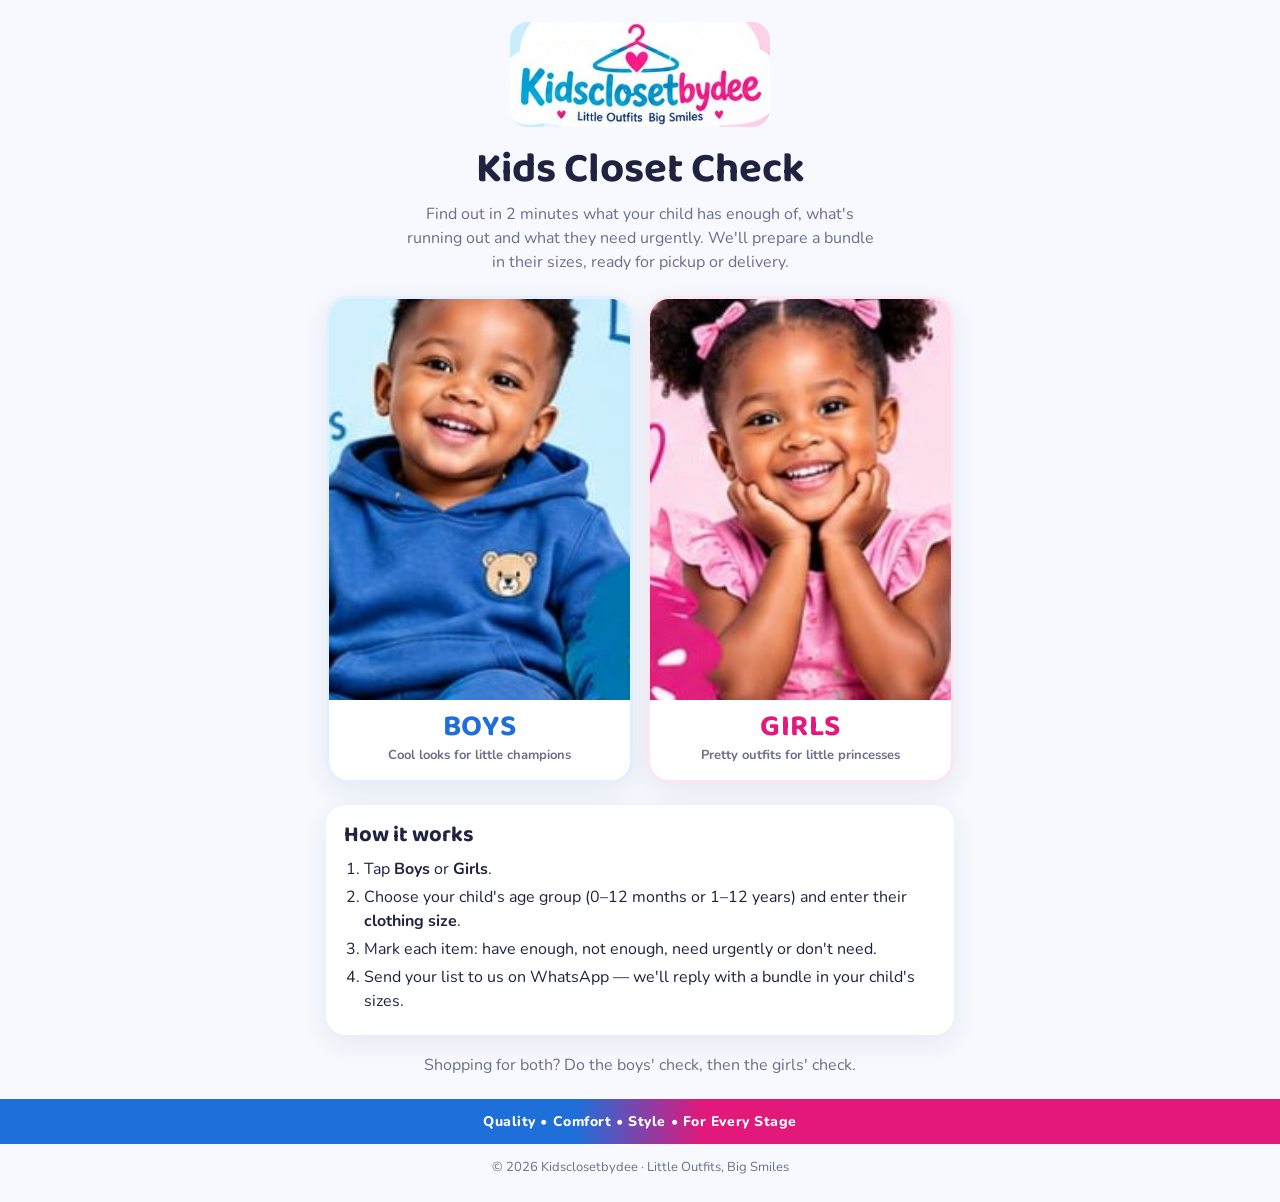
==== commit 836a4721: "Mention clothing size in How it works Co-Authored-By: Claude Opus 5.5 <noreply@anthropic.com> Claude" ====
--- a/index.html
+++ b/index.html
@@ -35,7 +35,7 @@
     <h2>How it works</h2>
     <ol>
       <li>Tap <b>Boys</b> or <b>Girls</b>.</li>
-      <li>Choose your child's age group: 0–12 months or 1–12 years.</li>
+      <li>Choose your child's age group (0–12 months or 1–12 years) and enter their <b>clothing size</b>.</li>
       <li>Mark each item: have enough, not enough, need urgently or don't need.</li>
       <li>Send your list to us on WhatsApp — we'll reply with a bundle in your child's sizes.</li>
     </ol>
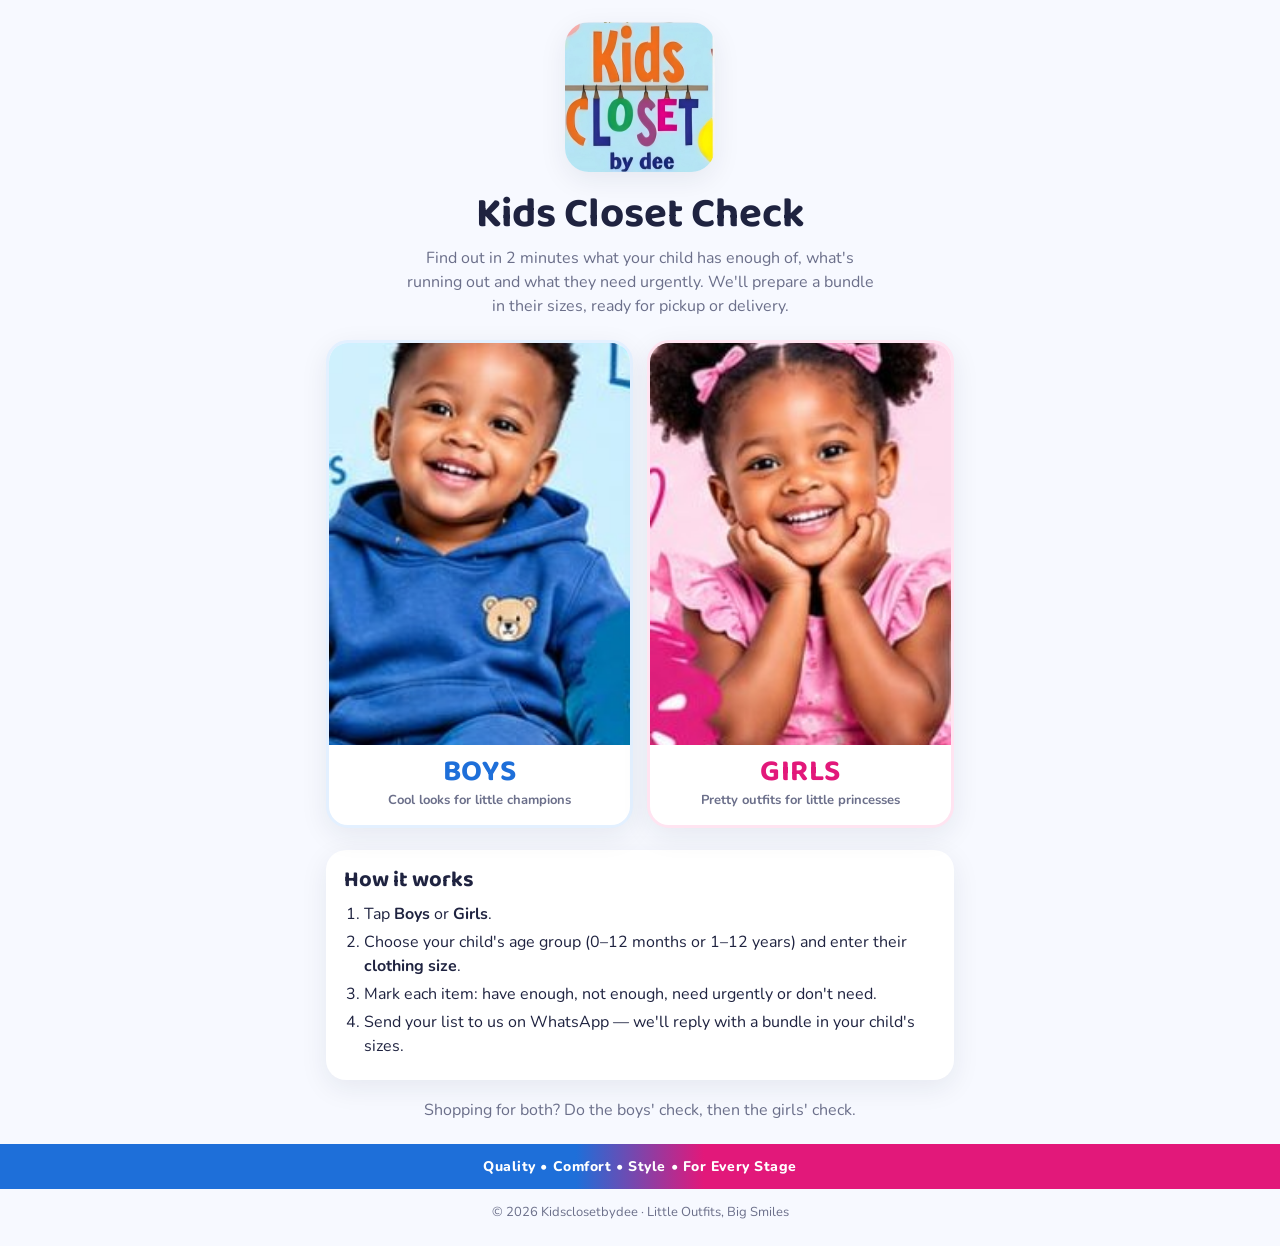
==== commit 6d43e905: "Use the new Kids Closet by Dee logo Co-Authored-By: Claude Opus 5.5 <noreply@anthropic.com> Claude-S" ====
--- a/index.html
+++ b/index.html
@@ -16,7 +16,7 @@
 </head>
 <body class="landing">
 <div class="wrap">
-  <div class="brand"><img src="assets/logo.jpg" alt="Kidsclosetbydee – Little Outfits, Big Smiles"></div>
+  <div class="brand"><img src="assets/logo.jpg" alt="Kids Closet by Dee"></div>
   <h1>Kids Closet Check</h1>
   <p class="lede">Find out in 2 minutes what your child has enough of, what's running out and what they need urgently. We'll prepare a bundle in their sizes, ready for pickup or delivery.</p>
 
--- a/assets/style.css
+++ b/assets/style.css
@@ -42,7 +42,8 @@
 
 /* ---------- Brand header ---------- */
 .brand{display:flex;flex-direction:column;align-items:center;padding:22px 0 6px}
-.brand img{width:min(260px,70vw);height:auto;border-radius:18px}
+.brand img{width:150px;height:150px;object-fit:cover;border-radius:24px;box-shadow:var(--shadow)}
+body.form-page .brand img{width:96px;height:96px;border-radius:18px}
 .brand a{display:block}
 
 /* ---------- Landing ---------- */
